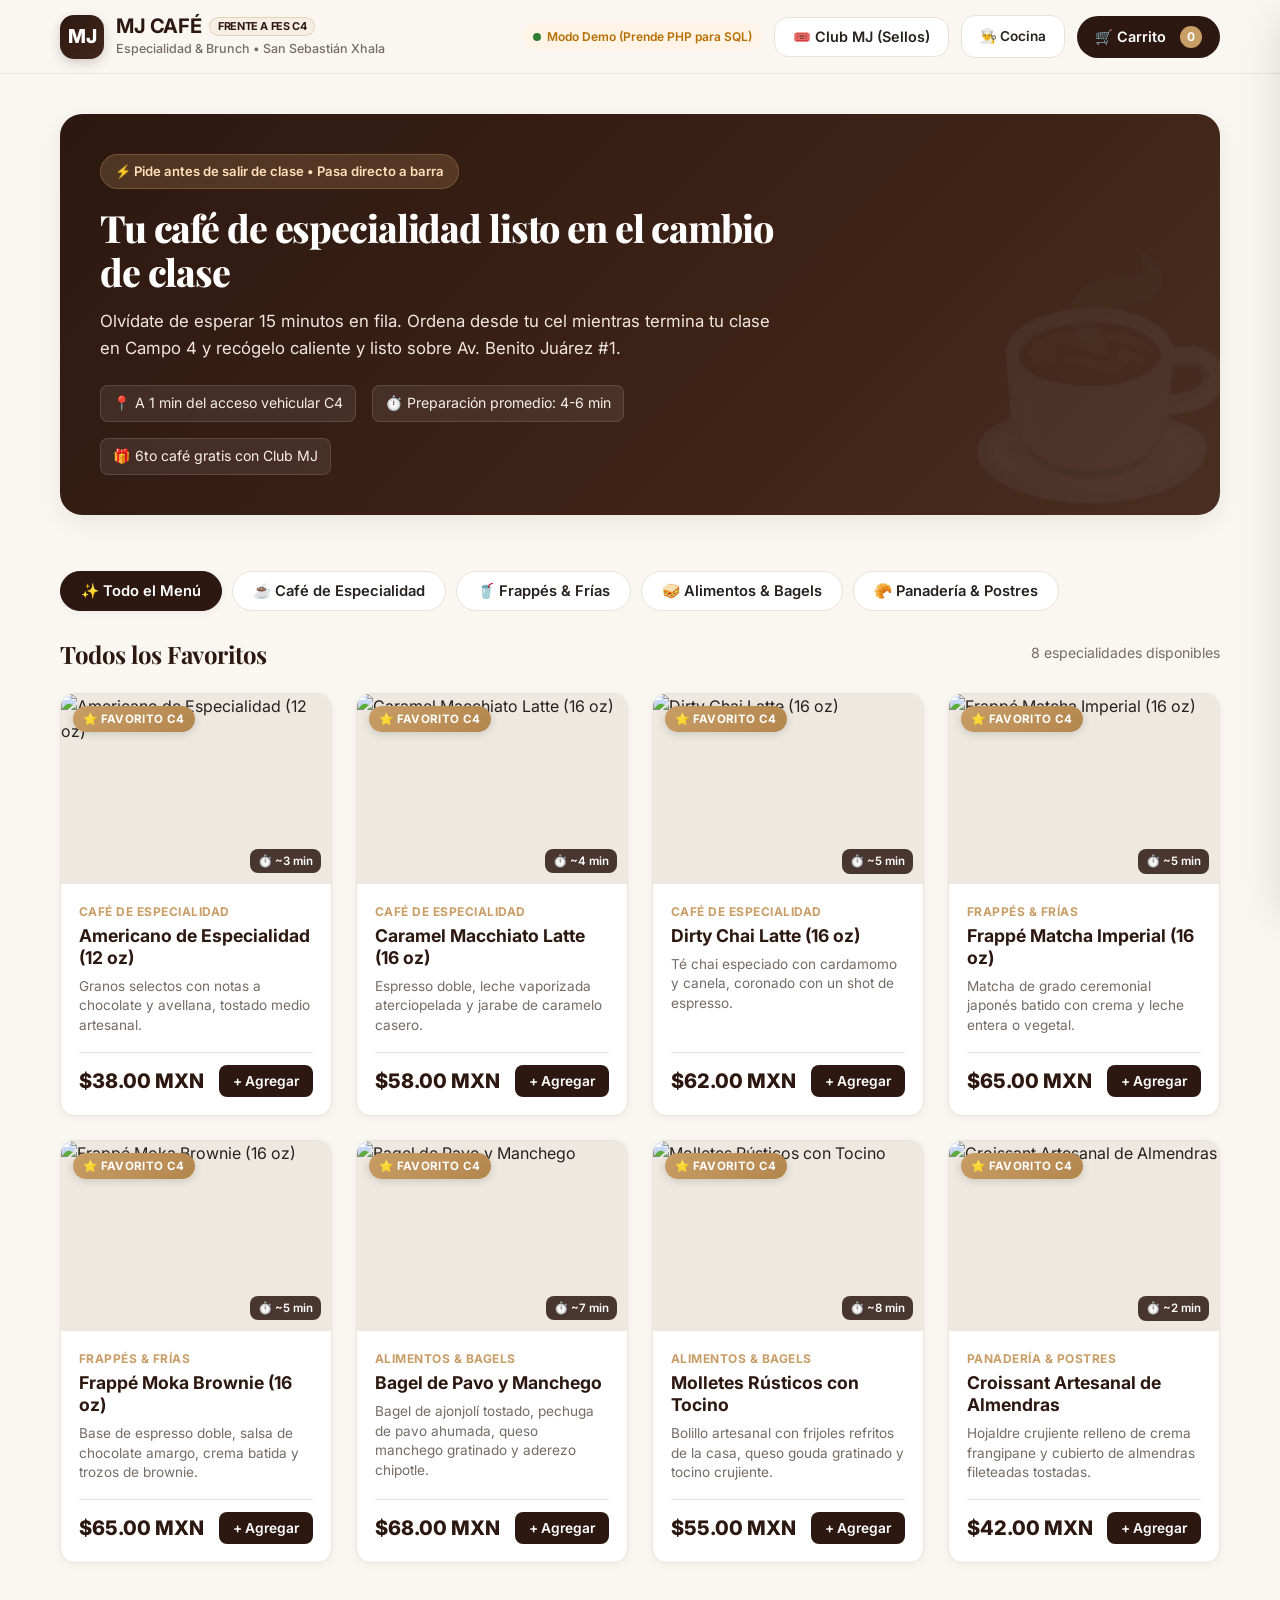
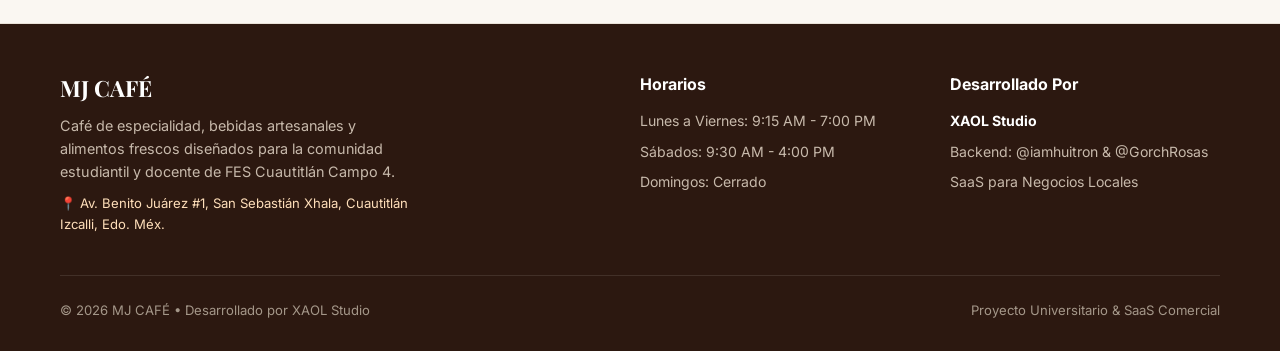
==== index.html @ e3961883 "feat(scaffold): scaffold arquitectura SaaS para MJ Café (FES Campo 4) - Modelado relacional 3FN (cat" ====
<!DOCTYPE html>
<html lang="es">
<head>
  <meta charset="UTF-8">
  <meta http-equiv="refresh" content="0; url=html/index.html">
  <title>MJ CAFÉ - Redirigiendo...</title>
  <script>
    window.location.href = "html/index.html";
  </script>
</head>
<body style="font-family: sans-serif; display: flex; align-items: center; justify-content: center; height: 100vh; background-color: #faf7f2; color: #2c1810;">
  <p>Redirigiendo a <a href="html/index.html">MJ CAFÉ (FES Cuautitlán Campo 4)</a>...</p>
</body>
</html>
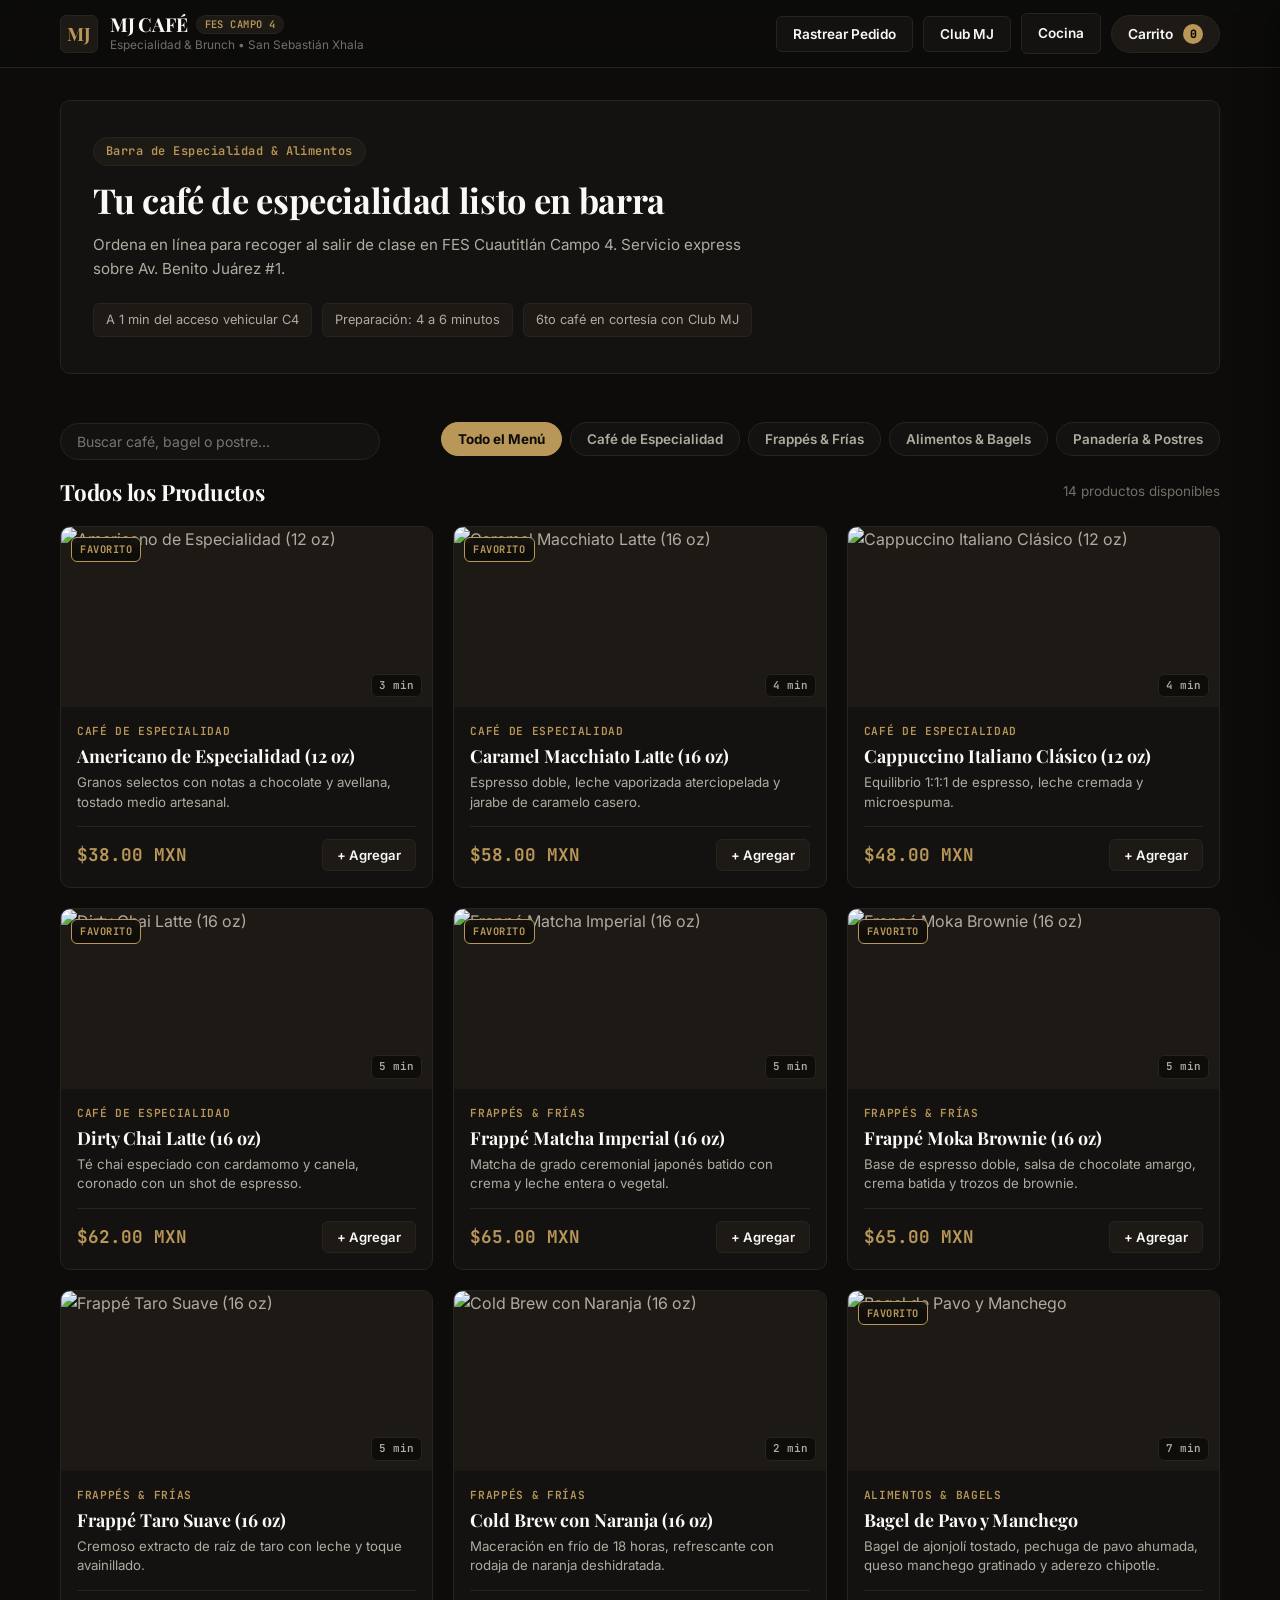
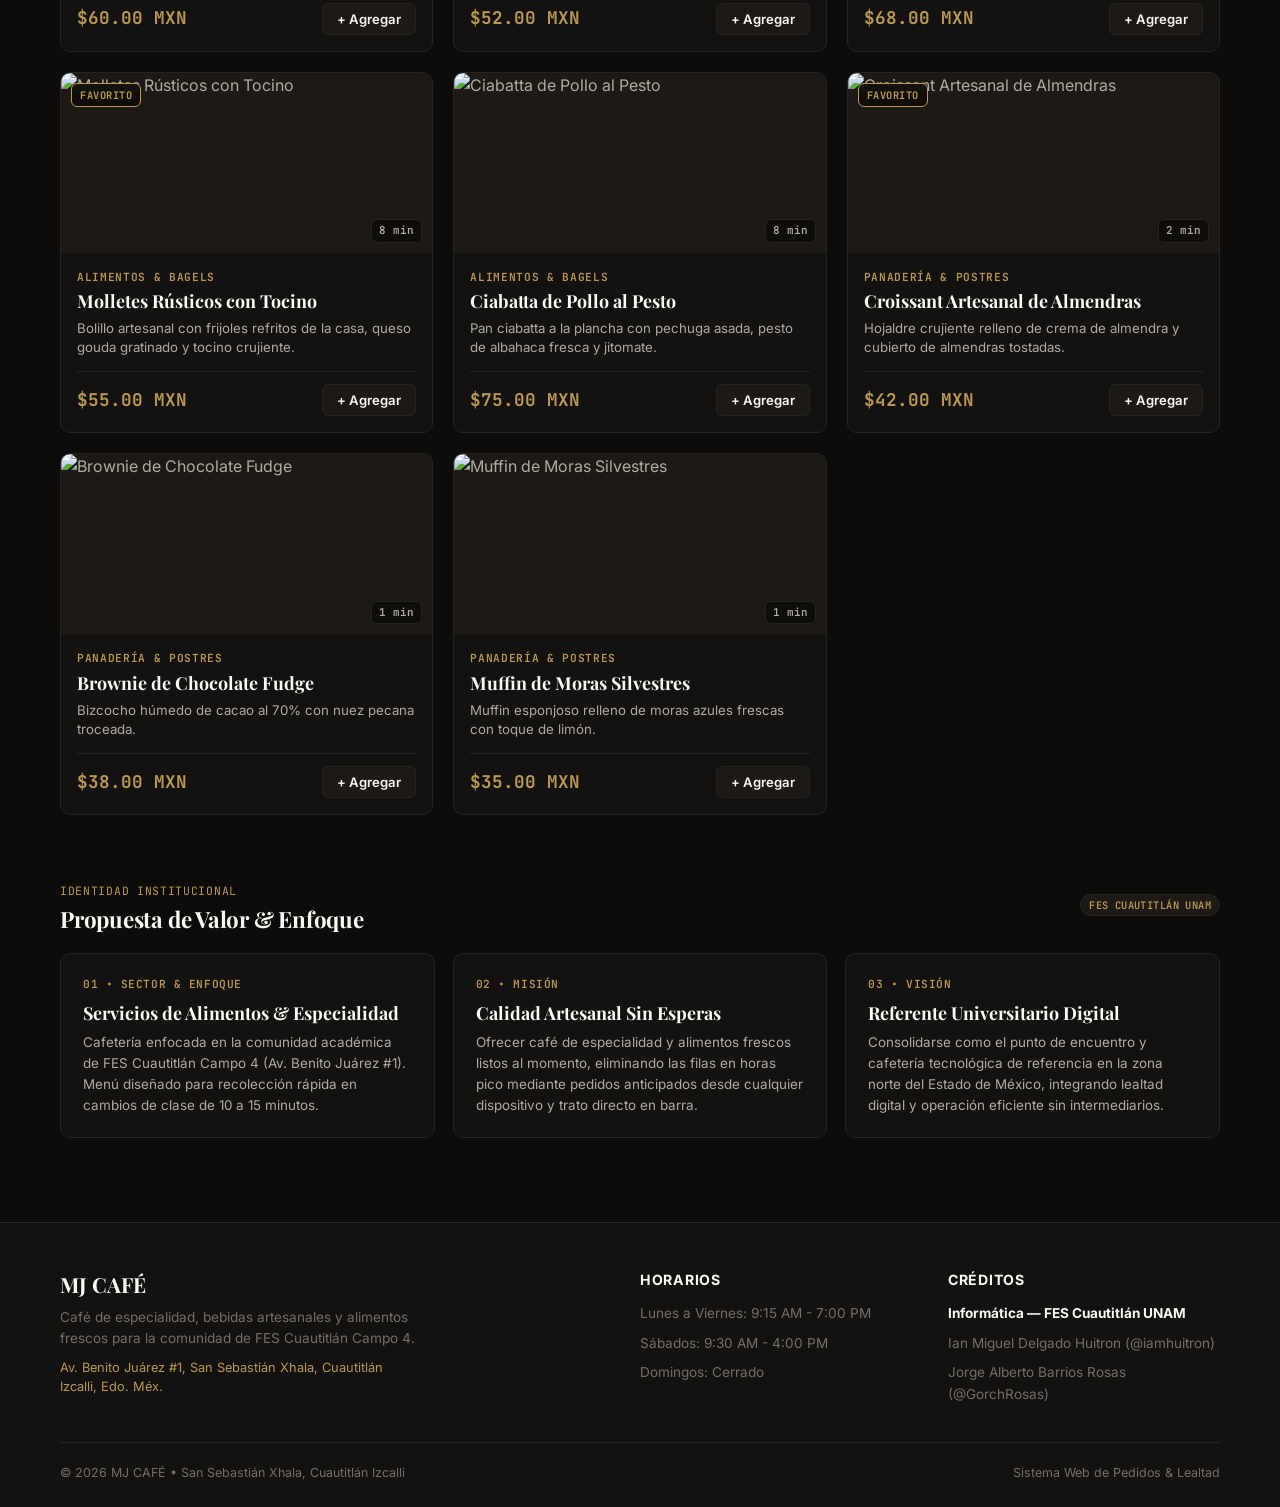
==== commit 28b4a1b9: "docs & feat: alinear proyecto a rubrica UNAM FES Cuautitlan 2027-I y completar demos interactivos" ====
--- a/index.html
+++ b/index.html
@@ -8,7 +8,7 @@
     window.location.href = "html/index.html";
   </script>
 </head>
-<body style="font-family: sans-serif; display: flex; align-items: center; justify-content: center; height: 100vh; background-color: #faf7f2; color: #2c1810;">
-  <p>Redirigiendo a <a href="html/index.html">MJ CAFÉ (FES Cuautitlán Campo 4)</a>...</p>
+<body style="font-family: sans-serif; display: flex; align-items: center; justify-content: center; height: 100vh; background-color: #0D0C0A; color: #FAF8F5;">
+  <p>Redirigiendo a <a href="html/index.html" style="color: #B89758;">MJ CAFÉ (FES Cuautitlán Campo 4)</a>...</p>
 </body>
 </html>
